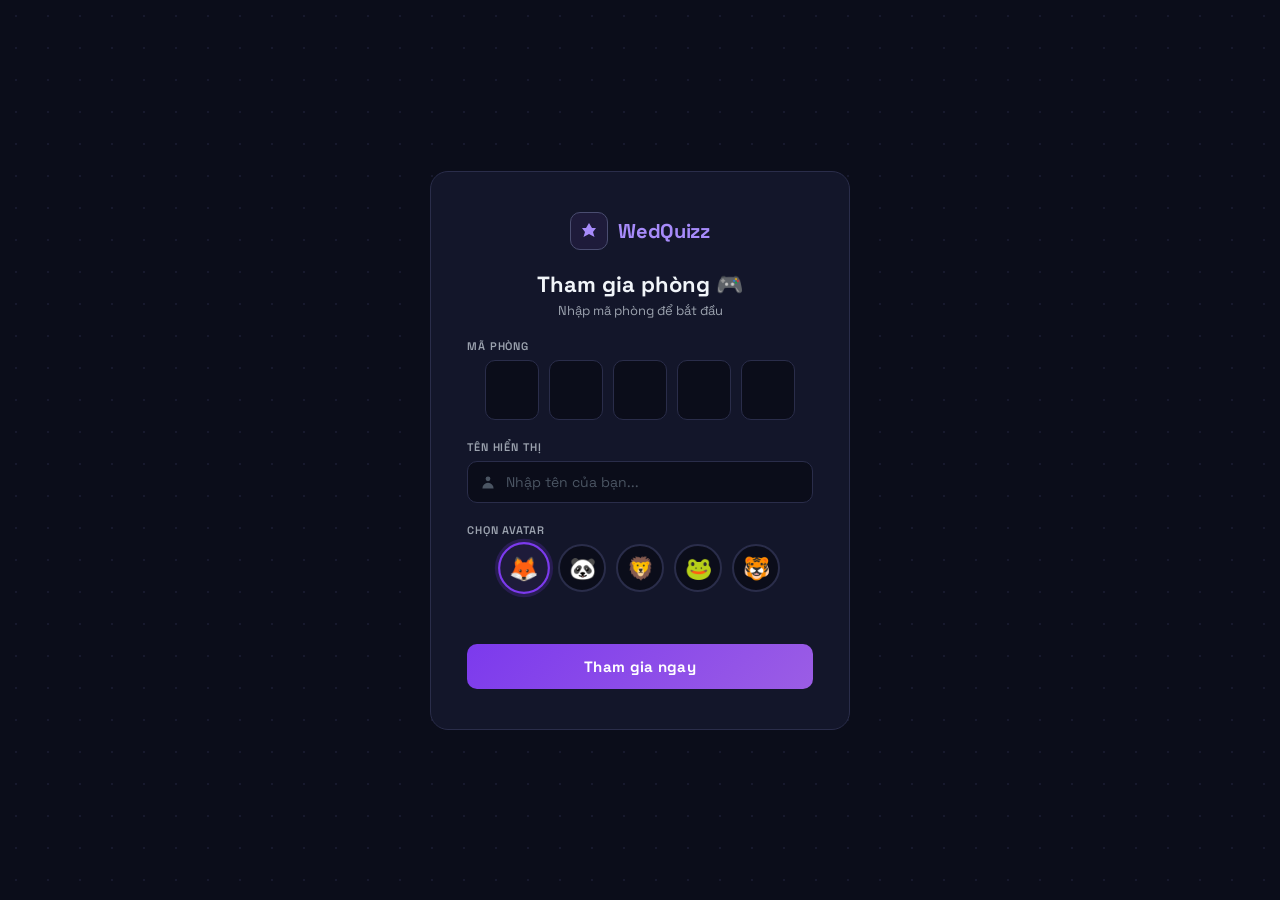
==== Jointheeoom/index.html @ 123433c5 "add Jointheeoom feature" ====
<!DOCTYPE html>
<html lang="vi">
<head>
  <meta charset="UTF-8" />
  <meta name="viewport" content="width=device-width, initial-scale=1.0" />
  <title>WedQuizz – Tham gia phòng</title>
  <link href="https://fonts.googleapis.com/css2?family=Space+Grotesk:wght@400;500;600;700&display=swap" rel="stylesheet" />
  <link rel="stylesheet" href="style.css" />
</head>
<body>
  <div class="card">

    <!-- Logo -->
    <div class="logo">
      <div class="logo-icon">
        <svg width="20" height="20" viewBox="0 0 20 20" fill="none">
          <path d="M10 2L13 7H17L14 11L15.5 16L10 13L4.5 16L6 11L3 7H7L10 2Z" fill="#a78bfa"/>
        </svg>
      </div>
      <span class="logo-name">WedQuizz</span>
    </div>

    <!-- Heading -->
    <div class="heading">
      <h1>Tham gia phòng 🎮</h1>
      <p>Nhập mã phòng để bắt đầu</p>
    </div>

    <!-- Mã phòng -->
    <div class="input-group">
      <label>Mã phòng</label>
      <div class="code-row" id="codeRow">
        <input maxlength="1" id="c1" autocomplete="off" />
        <input maxlength="1" id="c2" autocomplete="off" />
        <input maxlength="1" id="c3" autocomplete="off" />
        <input maxlength="1" id="c4" autocomplete="off" />
        <input maxlength="1" id="c5" autocomplete="off" />
      </div>
    </div>

    <!-- Tên hiển thị -->
    <div class="input-group">
      <label>Tên hiển thị</label>
      <div class="input-wrap">
        <svg class="icon" viewBox="0 0 20 20" fill="currentColor">
          <path d="M10 9a3 3 0 100-6 3 3 0 000 6zm-7 9a7 7 0 1114 0H3z"/>
        </svg>
        <input type="text" id="nameInput" placeholder="Nhập tên của bạn..." maxlength="30" />
      </div>
    </div>

    <!-- Avatar -->
    <div class="input-group">
      <label>Chọn avatar</label>
      <div class="avatar-row">
        <div class="avatar selected" data-emoji="🦊">🦊</div>
        <div class="avatar" data-emoji="🐼">🐼</div>
        <div class="avatar" data-emoji="🦁">🦁</div>
        <div class="avatar" data-emoji="🐸">🐸</div>
        <div class="avatar" data-emoji="🐯">🐯</div>
      </div>
    </div>

    <!-- Error -->
    <div class="error-msg" id="errorMsg"></div>

    <!-- Button -->
    <button class="btn-join" id="btnJoin">Tham gia ngay</button>

  </div>

  <script src="main.js"></script>
</body>
</html>
---- Jointheeoom/style.css ----
*, *::before, *::after {
  box-sizing: border-box;
  margin: 0;
  padding: 0;
}

:root {
  --bg: #0b0d1a;
  --surface: #13162a;
  --border: #2a2d4a;
  --border-focus: #7c3aed;
  --text-primary: #f1f5f9;
  --text-secondary: #9ca3af;
  --text-muted: #4b5563;
  --accent: #a78bfa;
  --accent-dark: #7c3aed;
  --input-bg: #0b0d1a;
}

body {
  font-family: 'Space Grotesk', sans-serif;
  background: var(--bg);
  min-height: 100vh;
  display: flex;
  align-items: center;
  justify-content: center;
  padding: 1.5rem;
}

/* Background dot pattern */
body::before {
  content: '';
  position: fixed;
  inset: 0;
  background-image: radial-gradient(circle, #2a2d4a 1px, transparent 1px);
  background-size: 32px 32px;
  opacity: 0.4;
  pointer-events: none;
  z-index: 0;
}

/* Card */
.card {
  position: relative;
  z-index: 1;
  background: var(--surface);
  border: 0.5px solid var(--border);
  border-radius: 18px;
  padding: 2.5rem 2.25rem;
  width: 100%;
  max-width: 420px;
  display: flex;
  flex-direction: column;
  gap: 1.25rem;
  animation: fadeUp 0.5s ease both;
}

@keyframes fadeUp {
  from { opacity: 0; transform: translateY(20px); }
  to   { opacity: 1; transform: translateY(0); }
}

/* Logo */
.logo {
  display: flex;
  align-items: center;
  gap: 10px;
  justify-content: center;
}

.logo-icon {
  width: 38px;
  height: 38px;
  background: #1e1b3a;
  border: 1.5px solid #4a4d70;
  border-radius: 10px;
  display: flex;
  align-items: center;
  justify-content: center;
}

.logo-name {
  font-size: 20px;
  font-weight: 700;
  color: var(--accent);
  letter-spacing: -0.3px;
}

/* Heading */
.heading {
  text-align: center;
}

.heading h1 {
  font-size: 22px;
  font-weight: 700;
  color: var(--text-primary);
  margin-bottom: 4px;
}

.heading p {
  font-size: 13px;
  color: var(--text-secondary);
}

/* Input group */
.input-group {
  display: flex;
  flex-direction: column;
  gap: 7px;
}

.input-group label {
  font-size: 11px;
  font-weight: 600;
  color: var(--text-secondary);
  letter-spacing: 0.08em;
  text-transform: uppercase;
}

/* Code boxes */
.code-row {
  display: flex;
  gap: 10px;
  justify-content: center;
}

.code-row input {
  width: 54px;
  height: 60px;
  background: var(--input-bg);
  border: 1px solid var(--border);
  border-radius: 10px;
  font-family: 'Space Grotesk', sans-serif;
  font-size: 26px;
  font-weight: 700;
  color: var(--accent);
  text-align: center;
  outline: none;
  transition: border-color 0.2s, box-shadow 0.2s, transform 0.1s;
  caret-color: var(--accent);
  text-transform: uppercase;
}

.code-row input:focus {
  border-color: var(--border-focus);
  box-shadow: 0 0 0 3px rgba(124, 58, 237, 0.18);
  transform: translateY(-2px);
}

.code-row input.filled {
  border-color: #4a3d88;
  background: #1a1640;
}

/* Text input */
.input-wrap {
  position: relative;
  display: flex;
  align-items: center;
}

.input-wrap .icon {
  position: absolute;
  left: 13px;
  width: 16px;
  height: 16px;
  color: var(--text-muted);
  pointer-events: none;
}

.input-wrap input[type="text"] {
  width: 100%;
  background: var(--input-bg);
  border: 1px solid var(--border);
  border-radius: 10px;
  padding: 11px 14px 11px 38px;
  font-family: 'Space Grotesk', sans-serif;
  font-size: 14px;
  font-weight: 500;
  color: var(--text-primary);
  outline: none;
  transition: border-color 0.2s, box-shadow 0.2s;
}

.input-wrap input[type="text"]::placeholder {
  color: var(--text-muted);
  font-weight: 400;
}

.input-wrap input[type="text"]:focus {
  border-color: var(--border-focus);
  box-shadow: 0 0 0 3px rgba(124, 58, 237, 0.18);
}

/* Avatar */
.avatar-row {
  display: flex;
  gap: 10px;
  justify-content: center;
}

.avatar {
  width: 48px;
  height: 48px;
  border-radius: 50%;
  border: 2px solid var(--border);
  background: var(--input-bg);
  cursor: pointer;
  font-size: 22px;
  display: flex;
  align-items: center;
  justify-content: center;
  transition: border-color 0.15s, background 0.15s, transform 0.15s;
  user-select: none;
}

.avatar:hover {
  transform: scale(1.1);
  border-color: #4a3d88;
}

.avatar.selected {
  border-color: var(--border-focus);
  background: #1e1b3a;
  transform: scale(1.08);
  box-shadow: 0 0 0 3px rgba(124, 58, 237, 0.2);
}

/* Button */
.btn-join {
  width: 100%;
  padding: 13px;
  background: linear-gradient(135deg, #7c3aed, #9b5de5);
  border: none;
  border-radius: 10px;
  font-family: 'Space Grotesk', sans-serif;
  font-size: 15px;
  font-weight: 700;
  color: #fff;
  cursor: pointer;
  letter-spacing: 0.02em;
  transition: opacity 0.15s, transform 0.1s;
  margin-top: 0.25rem;
}

.btn-join:hover { opacity: 0.88; }
.btn-join:active { transform: scale(0.98); }

/* Error message */
.error-msg {
  font-size: 12px;
  color: #f87171;
  text-align: center;
  min-height: 16px;
  margin-top: -0.5rem;
}
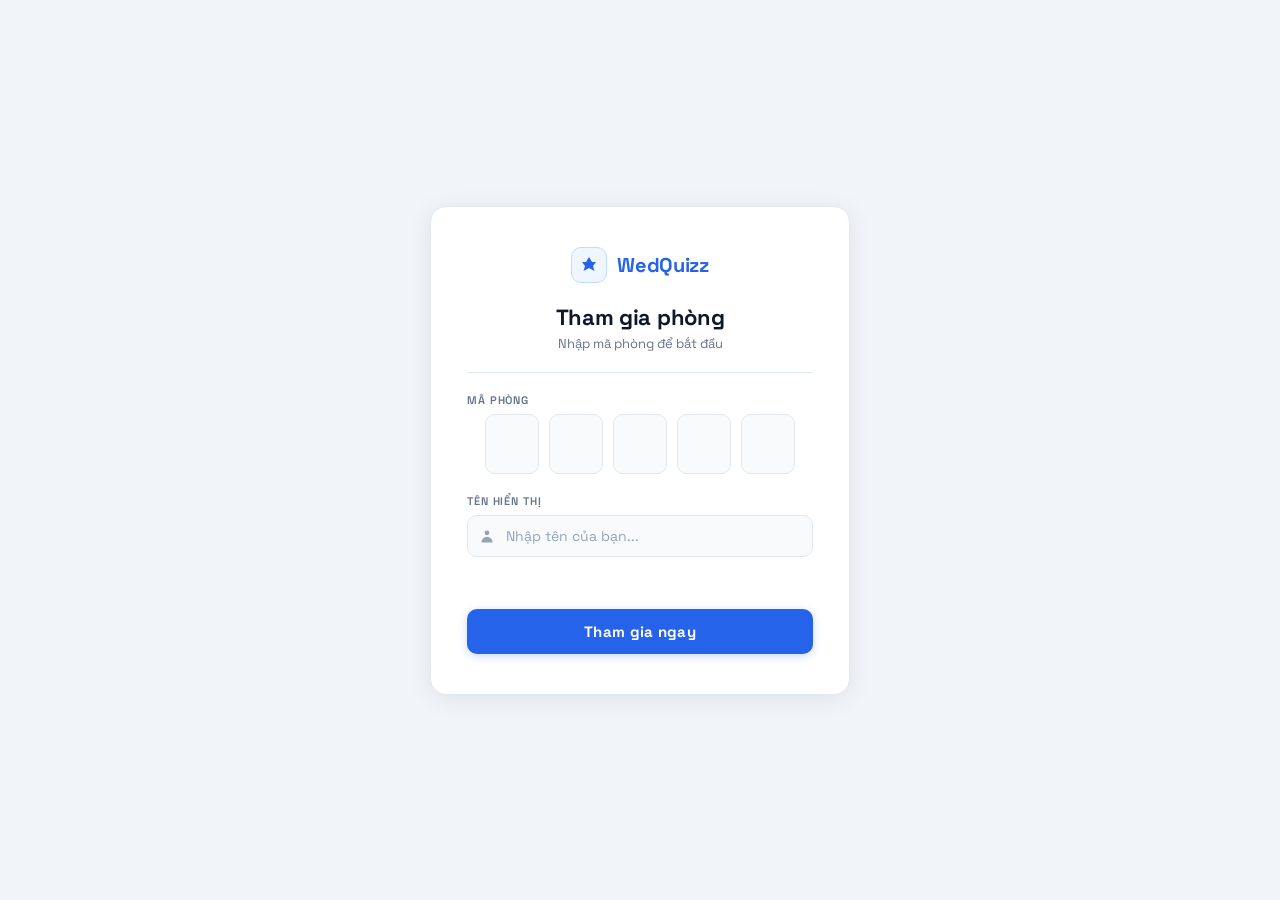
==== commit 0a40d503: "update" ====
--- a/Jointheeoom/index.html
+++ b/Jointheeoom/index.html
@@ -22,7 +22,7 @@
 
     <!-- Heading -->
     <div class="heading">
-      <h1>Tham gia phòng 🎮</h1>
+      <h1>Tham gia phòng </h1>
       <p>Nhập mã phòng để bắt đầu</p>
     </div>
 
@@ -48,19 +48,6 @@
         <input type="text" id="nameInput" placeholder="Nhập tên của bạn..." maxlength="30" />
       </div>
     </div>
-
-    <!-- Avatar -->
-    <div class="input-group">
-      <label>Chọn avatar</label>
-      <div class="avatar-row">
-        <div class="avatar selected" data-emoji="🦊">🦊</div>
-        <div class="avatar" data-emoji="🐼">🐼</div>
-        <div class="avatar" data-emoji="🦁">🦁</div>
-        <div class="avatar" data-emoji="🐸">🐸</div>
-        <div class="avatar" data-emoji="🐯">🐯</div>
-      </div>
-    </div>
-
     <!-- Error -->
     <div class="error-msg" id="errorMsg"></div>
 
--- a/Jointheeoom/style.css
+++ b/Jointheeoom/style.css
@@ -5,16 +5,19 @@
 }
 
 :root {
-  --bg: #0b0d1a;
-  --surface: #13162a;
-  --border: #2a2d4a;
-  --border-focus: #7c3aed;
-  --text-primary: #f1f5f9;
-  --text-secondary: #9ca3af;
-  --text-muted: #4b5563;
-  --accent: #a78bfa;
-  --accent-dark: #7c3aed;
-  --input-bg: #0b0d1a;
+  --bg: #f1f5f9;
+  --surface: #ffffff;
+  --border: #e2e8f0;
+  --border-focus: #2563eb;
+  --text-primary: #0f172a;
+  --text-secondary: #64748b;
+  --text-muted: #94a3b8;
+  --accent: #2563eb;
+  --accent-hover: #1d4ed8;
+  --accent-light: #eff6ff;
+  --input-bg: #f8fafc;
+  --shadow-md: 0 4px 24px rgba(0,0,0,0.08);
+  --shadow-focus: 0 0 0 3px rgba(37,99,235,0.15);
 }
 
 body {
@@ -27,36 +30,23 @@
   padding: 1.5rem;
 }
 
-/* Background dot pattern */
-body::before {
-  content: '';
-  position: fixed;
-  inset: 0;
-  background-image: radial-gradient(circle, #2a2d4a 1px, transparent 1px);
-  background-size: 32px 32px;
-  opacity: 0.4;
-  pointer-events: none;
-  z-index: 0;
-}
-
 /* Card */
 .card {
-  position: relative;
-  z-index: 1;
   background: var(--surface);
-  border: 0.5px solid var(--border);
-  border-radius: 18px;
+  border: 1px solid var(--border);
+  border-radius: 16px;
   padding: 2.5rem 2.25rem;
   width: 100%;
   max-width: 420px;
   display: flex;
   flex-direction: column;
   gap: 1.25rem;
-  animation: fadeUp 0.5s ease both;
+  box-shadow: var(--shadow-md);
+  animation: fadeUp 0.4s ease both;
 }
 
 @keyframes fadeUp {
-  from { opacity: 0; transform: translateY(20px); }
+  from { opacity: 0; transform: translateY(16px); }
   to   { opacity: 1; transform: translateY(0); }
 }
 
@@ -69,14 +59,18 @@
 }
 
 .logo-icon {
-  width: 38px;
-  height: 38px;
-  background: #1e1b3a;
-  border: 1.5px solid #4a4d70;
-  border-radius: 10px;
-  display: flex;
-  align-items: center;
-  justify-content: center;
+  width: 36px;
+  height: 36px;
+  background: var(--accent-light);
+  border: 1.5px solid #bfdbfe;
+  border-radius: 10px;
+  display: flex;
+  align-items: center;
+  justify-content: center;
+}
+
+.logo-icon svg path {
+  fill: var(--accent);
 }
 
 .logo-name {
@@ -89,6 +83,8 @@
 /* Heading */
 .heading {
   text-align: center;
+  padding-bottom: 1.25rem;
+  border-bottom: 1px solid var(--border);
 }
 
 .heading h1 {
@@ -96,6 +92,7 @@
   font-weight: 700;
   color: var(--text-primary);
   margin-bottom: 4px;
+  letter-spacing: -0.3px;
 }
 
 .heading p {
@@ -129,28 +126,29 @@
   width: 54px;
   height: 60px;
   background: var(--input-bg);
-  border: 1px solid var(--border);
-  border-radius: 10px;
-  font-family: 'Space Grotesk', sans-serif;
-  font-size: 26px;
+  border: 1.5px solid var(--border);
+  border-radius: 10px;
+  font-family: 'Space Grotesk', sans-serif;
+  font-size: 24px;
   font-weight: 700;
   color: var(--accent);
   text-align: center;
   outline: none;
-  transition: border-color 0.2s, box-shadow 0.2s, transform 0.1s;
+  transition: border-color 0.15s, box-shadow 0.15s, transform 0.1s, background 0.15s;
   caret-color: var(--accent);
   text-transform: uppercase;
 }
 
 .code-row input:focus {
   border-color: var(--border-focus);
-  box-shadow: 0 0 0 3px rgba(124, 58, 237, 0.18);
+  box-shadow: var(--shadow-focus);
   transform: translateY(-2px);
+  background: #fff;
 }
 
 .code-row input.filled {
-  border-color: #4a3d88;
-  background: #1a1640;
+  border-color: #93c5fd;
+  background: var(--accent-light);
 }
 
 /* Text input */
@@ -162,7 +160,7 @@
 
 .input-wrap .icon {
   position: absolute;
-  left: 13px;
+  left: 12px;
   width: 16px;
   height: 16px;
   color: var(--text-muted);
@@ -172,7 +170,7 @@
 .input-wrap input[type="text"] {
   width: 100%;
   background: var(--input-bg);
-  border: 1px solid var(--border);
+  border: 1.5px solid var(--border);
   border-radius: 10px;
   padding: 11px 14px 11px 38px;
   font-family: 'Space Grotesk', sans-serif;
@@ -180,7 +178,7 @@
   font-weight: 500;
   color: var(--text-primary);
   outline: none;
-  transition: border-color 0.2s, box-shadow 0.2s;
+  transition: border-color 0.15s, box-shadow 0.15s;
 }
 
 .input-wrap input[type="text"]::placeholder {
@@ -190,7 +188,8 @@
 
 .input-wrap input[type="text"]:focus {
   border-color: var(--border-focus);
-  box-shadow: 0 0 0 3px rgba(124, 58, 237, 0.18);
+  box-shadow: var(--shadow-focus);
+  background: #fff;
 }
 
 /* Avatar */
@@ -203,35 +202,36 @@
 .avatar {
   width: 48px;
   height: 48px;
-  border-radius: 50%;
-  border: 2px solid var(--border);
+  border-radius: 10px;
+  border: 1.5px solid var(--border);
   background: var(--input-bg);
   cursor: pointer;
   font-size: 22px;
   display: flex;
   align-items: center;
   justify-content: center;
-  transition: border-color 0.15s, background 0.15s, transform 0.15s;
+  transition: border-color 0.15s, background 0.15s, transform 0.15s, box-shadow 0.15s;
   user-select: none;
 }
 
 .avatar:hover {
-  transform: scale(1.1);
-  border-color: #4a3d88;
+  transform: scale(1.08);
+  border-color: #93c5fd;
+  background: var(--accent-light);
 }
 
 .avatar.selected {
   border-color: var(--border-focus);
-  background: #1e1b3a;
-  transform: scale(1.08);
-  box-shadow: 0 0 0 3px rgba(124, 58, 237, 0.2);
+  background: var(--accent-light);
+  transform: scale(1.06);
+  box-shadow: var(--shadow-focus);
 }
 
 /* Button */
 .btn-join {
   width: 100%;
   padding: 13px;
-  background: linear-gradient(135deg, #7c3aed, #9b5de5);
+  background: var(--accent);
   border: none;
   border-radius: 10px;
   font-family: 'Space Grotesk', sans-serif;
@@ -240,18 +240,24 @@
   color: #fff;
   cursor: pointer;
   letter-spacing: 0.02em;
-  transition: opacity 0.15s, transform 0.1s;
+  transition: background 0.15s, transform 0.1s, box-shadow 0.15s;
+  box-shadow: 0 2px 8px rgba(37,99,235,0.25);
   margin-top: 0.25rem;
 }
 
-.btn-join:hover { opacity: 0.88; }
+.btn-join:hover {
+  background: var(--accent-hover);
+  box-shadow: 0 4px 14px rgba(37,99,235,0.35);
+}
+
 .btn-join:active { transform: scale(0.98); }
 
 /* Error message */
 .error-msg {
   font-size: 12px;
-  color: #f87171;
+  color: #ef4444;
   text-align: center;
   min-height: 16px;
   margin-top: -0.5rem;
-}
+  font-weight: 500;
+}
